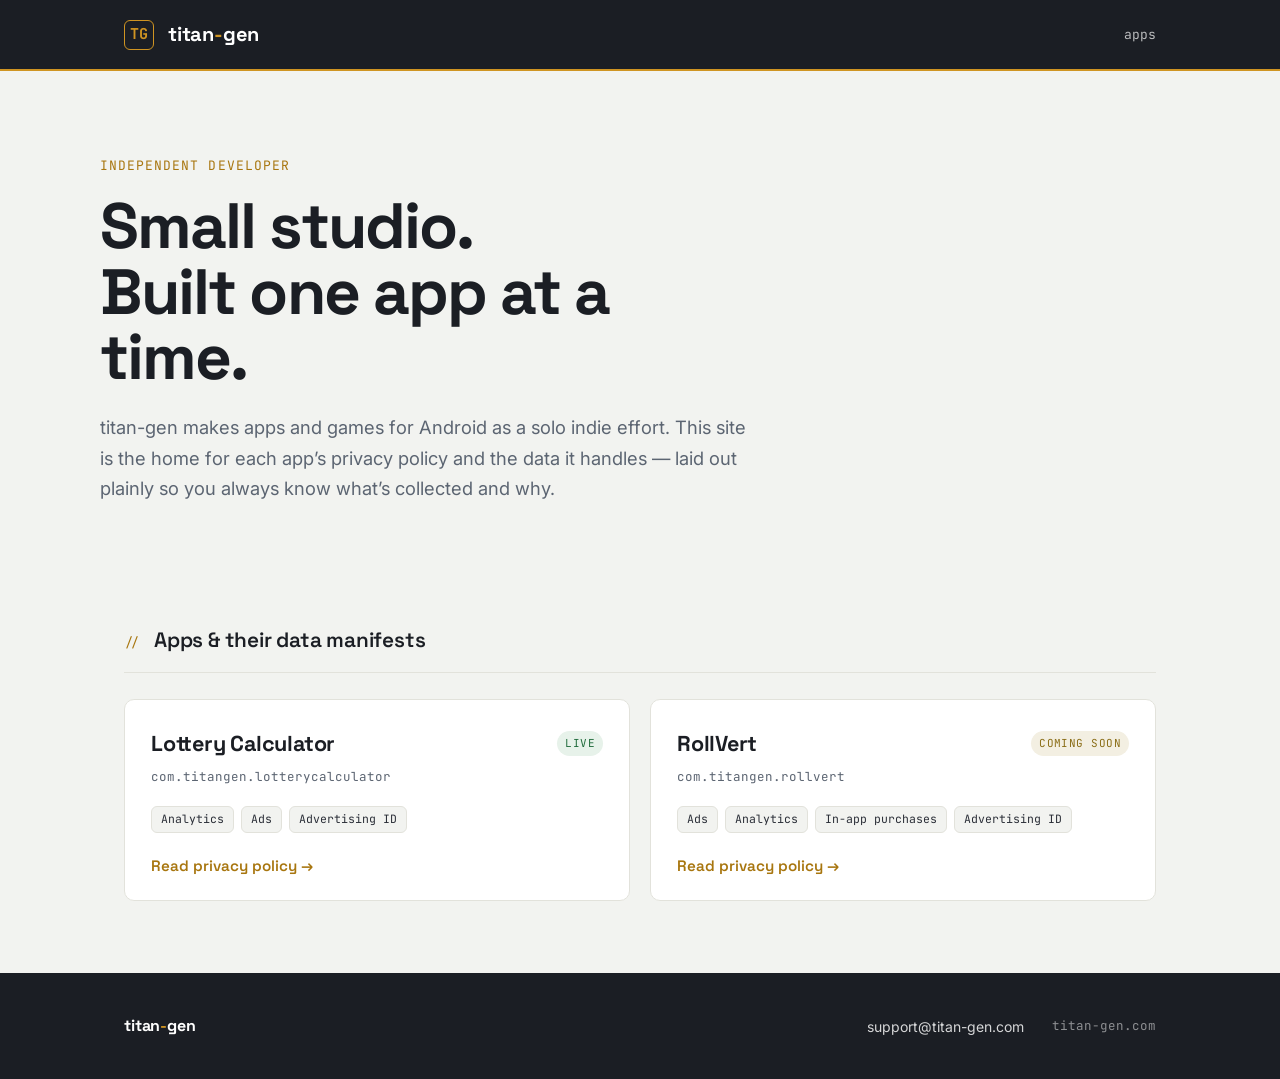
==== index.html @ bcb763ac "initial website" ====
<!DOCTYPE html>
<html lang="en">
<head>
<meta charset="utf-8">
<meta name="viewport" content="width=device-width, initial-scale=1">
<title>titan-gen — indie apps & games</title>
<meta name="description" content="titan-gen is an independent developer of apps and games for Android. Find privacy policies and app information here.">
<link rel="preconnect" href="https://fonts.googleapis.com">
<link rel="preconnect" href="https://fonts.gstatic.com" crossorigin>
<link href="https://fonts.googleapis.com/css2?family=Space+Grotesk:wght@500;600;700&family=Inter:wght@400;500;600&family=JetBrains+Mono:wght@400;500;700&display=swap" rel="stylesheet">
<link rel="stylesheet" href="/styles.css">
</head>
<body>

<header class="brandbar">
  <div class="brandbar__inner">
    <span class="mark">TG</span>
    <a class="wordmark" href="/">titan<span>-</span>gen</a>
    <span class="brandbar__spacer"></span>
    <a class="brandbar__link" href="#apps">apps</a>
  </div>
</header>

<main>
  <section class="hero wrap">
    <p class="hero__eyebrow rise">Independent developer</p>
    <h1 class="hero__title rise">Small studio.<br>Built one app at a time.</h1>
    <p class="hero__lede rise">titan-gen makes apps and games for Android as a solo indie effort. This site is the home for each app&rsquo;s privacy policy and the data it handles &mdash; laid out plainly so you always know what&rsquo;s collected and why.</p>
  </section>

  <section class="wrap" id="apps">
    <div class="section-head">
      <span class="section-head__no">//</span>
      <h2 class="section-head__title">Apps &amp; their data manifests</h2>
    </div>

    <div class="manifest">
      <a class="appcard rise" href="/lottery-calculator/">
        <div class="appcard__top">
          <h3 class="appcard__name">Lottery Calculator</h3>
          <span class="status status--live">Live</span>
        </div>
        <p class="appcard__pkg">com.titangen.lotterycalculator</p>
        <div class="chips">
          <span class="chip">Analytics</span>
          <span class="chip">Ads</span>
          <span class="chip">Advertising&nbsp;ID</span>
        </div>
        <span class="appcard__cta">Read privacy policy</span>
      </a>

      <a class="appcard rise" href="/rollvert/">
        <div class="appcard__top">
          <h3 class="appcard__name">RollVert</h3>
          <span class="status status--soon">Coming soon</span>
        </div>
        <p class="appcard__pkg">com.titangen.rollvert</p>
        <div class="chips">
          <span class="chip">Ads</span>
          <span class="chip">Analytics</span>
          <span class="chip">In-app&nbsp;purchases</span>
          <span class="chip">Advertising&nbsp;ID</span>
        </div>
        <span class="appcard__cta">Read privacy policy</span>
      </a>
    </div>
  </section>
</main>

<footer class="foot">
  <div class="foot__inner">
    <span class="wordmark" style="font-size:16px">titan<span>-</span>gen</span>
    <span class="foot__spacer"></span>
    <a href="mailto:support@titan-gen.com">support@titan-gen.com</a>
    <span class="foot__mono">titan-gen.com</span>
  </div>
</footer>

</body>
</html>
---- styles.css ----
/* titan-gen — shared styles
   Palette: graphite ink, cool paper, burnished titan-gold accent
   Type: Space Grotesk (display) / Inter (body) / JetBrains Mono (metadata) */

:root {
  --ink:        #1b1e24;
  --ink-soft:   #2a2e37;
  --paper:      #f2f3f0;
  --card:       #ffffff;
  --gold:       #cf9422;
  --gold-deep:  #a8760f;
  --steel:      #5c6572;
  --hair:       #e2e2db;
  --hair-dark:  rgba(255,255,255,0.12);
  --text:       #23262c;
  --measure:    66ch;
  --radius:     10px;
}

* { box-sizing: border-box; }

html { -webkit-text-size-adjust: 100%; scroll-behavior: smooth; }

body {
  margin: 0;
  background: var(--paper);
  color: var(--text);
  font-family: "Inter", system-ui, -apple-system, sans-serif;
  font-size: 17px;
  line-height: 1.65;
  -webkit-font-smoothing: antialiased;
  text-rendering: optimizeLegibility;
}

/* ---- brand bar (all pages) ---- */
.brandbar {
  background: var(--ink);
  color: #fff;
  border-bottom: 2px solid var(--gold);
}
.brandbar__inner {
  max-width: 1080px;
  margin: 0 auto;
  padding: 18px 24px;
  display: flex;
  align-items: center;
  gap: 14px;
}
.mark {
  width: 30px; height: 30px;
  flex: none;
  display: grid; place-items: center;
  border: 1.5px solid var(--gold);
  color: var(--gold);
  font-family: "JetBrains Mono", monospace;
  font-weight: 700;
  font-size: 15px;
  border-radius: 6px;
}
.wordmark {
  font-family: "Space Grotesk", sans-serif;
  font-weight: 700;
  font-size: 20px;
  letter-spacing: -0.01em;
  color: #fff;
  text-decoration: none;
}
.wordmark span { color: var(--gold); }
.brandbar__spacer { flex: 1; }
.brandbar__link {
  font-family: "JetBrains Mono", monospace;
  font-size: 13px;
  color: rgba(255,255,255,0.7);
  text-decoration: none;
}
.brandbar__link:hover { color: var(--gold); }

/* ---- layout ---- */
.wrap { max-width: 1080px; margin: 0 auto; padding: 0 24px; }
.reading { max-width: 760px; margin: 0 auto; padding: 0 24px; }

/* ---- hero (index) ---- */
.hero { padding: 84px 0 56px; }
.hero__eyebrow {
  font-family: "JetBrains Mono", monospace;
  font-size: 13px;
  letter-spacing: 0.08em;
  text-transform: uppercase;
  color: var(--gold-deep);
  margin: 0 0 18px;
}
.hero__title {
  font-family: "Space Grotesk", sans-serif;
  font-weight: 700;
  font-size: clamp(2.4rem, 6vw, 4rem);
  line-height: 1.02;
  letter-spacing: -0.03em;
  margin: 0 0 22px;
  color: var(--ink);
  max-width: 16ch;
}
.hero__lede {
  font-size: 1.15rem;
  color: var(--steel);
  max-width: 54ch;
  margin: 0;
}

/* ---- section heading ---- */
.section-head {
  display: flex;
  align-items: baseline;
  gap: 14px;
  margin: 64px 0 26px;
  padding-bottom: 14px;
  border-bottom: 1px solid var(--hair);
}
.section-head__no {
  font-family: "JetBrains Mono", monospace;
  font-size: 13px;
  color: var(--gold-deep);
}
.section-head__title {
  font-family: "Space Grotesk", sans-serif;
  font-weight: 600;
  font-size: 1.3rem;
  letter-spacing: -0.01em;
  color: var(--ink);
  margin: 0;
}

/* ---- app manifest cards ---- */
.manifest { display: grid; gap: 20px; }
@media (min-width: 720px) { .manifest { grid-template-columns: 1fr 1fr; } }

.appcard {
  background: var(--card);
  border: 1px solid var(--hair);
  border-radius: var(--radius);
  padding: 26px 26px 22px;
  text-decoration: none;
  color: inherit;
  display: flex;
  flex-direction: column;
  transition: transform .18s ease, border-color .18s ease, box-shadow .18s ease;
}
.appcard:hover {
  transform: translateY(-3px);
  border-color: var(--gold);
  box-shadow: 0 10px 30px -18px rgba(27,30,36,0.5);
}
.appcard:focus-visible { outline: 3px solid var(--gold); outline-offset: 3px; }

.appcard__top {
  display: flex; align-items: center; justify-content: space-between;
  gap: 12px; margin-bottom: 6px;
}
.appcard__name {
  font-family: "Space Grotesk", sans-serif;
  font-weight: 700;
  font-size: 1.35rem;
  letter-spacing: -0.01em;
  color: var(--ink);
  margin: 0;
}
.status {
  font-family: "JetBrains Mono", monospace;
  font-size: 11px;
  letter-spacing: 0.04em;
  text-transform: uppercase;
  padding: 3px 8px;
  border-radius: 999px;
  white-space: nowrap;
}
.status--live  { background: #e7f2ea; color: #1f6b3b; }
.status--soon  { background: #f3efe2; color: #8a6d16; }

.appcard__pkg {
  font-family: "JetBrains Mono", monospace;
  font-size: 12.5px;
  color: var(--steel);
  margin: 0 0 18px;
  word-break: break-all;
}
.chips { display: flex; flex-wrap: wrap; gap: 7px; margin-bottom: 20px; }
.chip {
  font-family: "JetBrains Mono", monospace;
  font-size: 11.5px;
  color: var(--ink-soft);
  border: 1px solid var(--hair);
  background: var(--paper);
  padding: 3px 9px;
  border-radius: 6px;
}
.appcard__cta {
  margin-top: auto;
  font-family: "Space Grotesk", sans-serif;
  font-weight: 600;
  font-size: 0.95rem;
  color: var(--gold-deep);
}
.appcard__cta::after { content: " →"; }

/* ---- generic prose / policy ---- */
.policy-head { padding: 56px 0 8px; }
.policy-head h1 {
  font-family: "Space Grotesk", sans-serif;
  font-weight: 700;
  font-size: clamp(2rem, 5vw, 2.9rem);
  line-height: 1.05;
  letter-spacing: -0.02em;
  color: var(--ink);
  margin: 0 0 20px;
}
.meta {
  border: 1px solid var(--hair);
  border-left: 3px solid var(--gold);
  border-radius: 8px;
  background: var(--card);
  padding: 16px 20px;
  margin: 6px 0 8px;
  font-family: "JetBrains Mono", monospace;
  font-size: 13px;
  line-height: 1.9;
  color: var(--steel);
}
.meta b { color: var(--ink); font-weight: 600; }
.meta a { color: var(--gold-deep); }

.toc {
  margin: 34px 0 0;
  padding: 20px 24px;
  background: var(--card);
  border: 1px solid var(--hair);
  border-radius: 8px;
}
.toc h2 {
  font-family: "JetBrains Mono", monospace;
  font-size: 12px; letter-spacing: 0.08em; text-transform: uppercase;
  color: var(--gold-deep); margin: 0 0 12px;
}
.toc ol { margin: 0; padding-left: 20px; columns: 2; column-gap: 34px; }
@media (max-width: 620px){ .toc ol { columns: 1; } }
.toc li { margin: 4px 0; }
.toc a { color: var(--ink-soft); text-decoration: none; }
.toc a:hover { color: var(--gold-deep); text-decoration: underline; }

.policy-body { padding: 8px 0 40px; }
.policy-body h2 {
  font-family: "Space Grotesk", sans-serif;
  font-weight: 600;
  font-size: 1.35rem;
  letter-spacing: -0.01em;
  color: var(--ink);
  margin: 48px 0 14px;
  scroll-margin-top: 24px;
}
.policy-body h2 .no {
  font-family: "JetBrains Mono", monospace;
  font-size: 0.8rem;
  color: var(--gold-deep);
  margin-right: 10px;
}
.policy-body h3 {
  font-family: "Space Grotesk", sans-serif;
  font-weight: 600;
  font-size: 1.05rem;
  color: var(--ink-soft);
  margin: 26px 0 8px;
}
.policy-body p, .policy-body li { max-width: var(--measure); }
.policy-body ul { padding-left: 22px; }
.policy-body li { margin: 6px 0; }
.policy-body a { color: var(--gold-deep); text-decoration: underline; text-underline-offset: 2px; }
.policy-body a:hover { color: var(--ink); }
.policy-body code {
  font-family: "JetBrains Mono", monospace;
  font-size: 0.85em;
  background: #ecece6;
  padding: 1px 6px;
  border-radius: 4px;
}
.callout {
  border: 1px dashed var(--gold);
  background: #faf6ea;
  border-radius: 8px;
  padding: 14px 18px;
  margin: 22px 0;
  font-size: 0.95rem;
  color: var(--ink-soft);
  max-width: var(--measure);
}
.callout b { color: var(--gold-deep); }

/* ---- footer ---- */
.foot {
  background: var(--ink);
  color: rgba(255,255,255,0.66);
  margin-top: 72px;
  padding: 40px 0;
  font-size: 14px;
}
.foot__inner {
  max-width: 1080px; margin: 0 auto; padding: 0 24px;
  display: flex; flex-wrap: wrap; gap: 16px 28px; align-items: center;
}
.foot a { color: rgba(255,255,255,0.82); text-decoration: none; }
.foot a:hover { color: var(--gold); }
.foot__mono { font-family: "JetBrains Mono", monospace; font-size: 12.5px; color: rgba(255,255,255,0.5); }
.foot__spacer { flex: 1; }

/* ---- entrance motion ---- */
.rise { opacity: 0; transform: translateY(14px); animation: rise .6s ease forwards; }
.rise:nth-child(2){ animation-delay: .06s; }
.rise:nth-child(3){ animation-delay: .12s; }
@keyframes rise { to { opacity: 1; transform: none; } }

@media (prefers-reduced-motion: reduce) {
  * { animation: none !important; transition: none !important; scroll-behavior: auto !important; }
  .rise { opacity: 1; transform: none; }
}

a { color: var(--gold-deep); }
:focus-visible { outline: 3px solid var(--gold); outline-offset: 2px; }
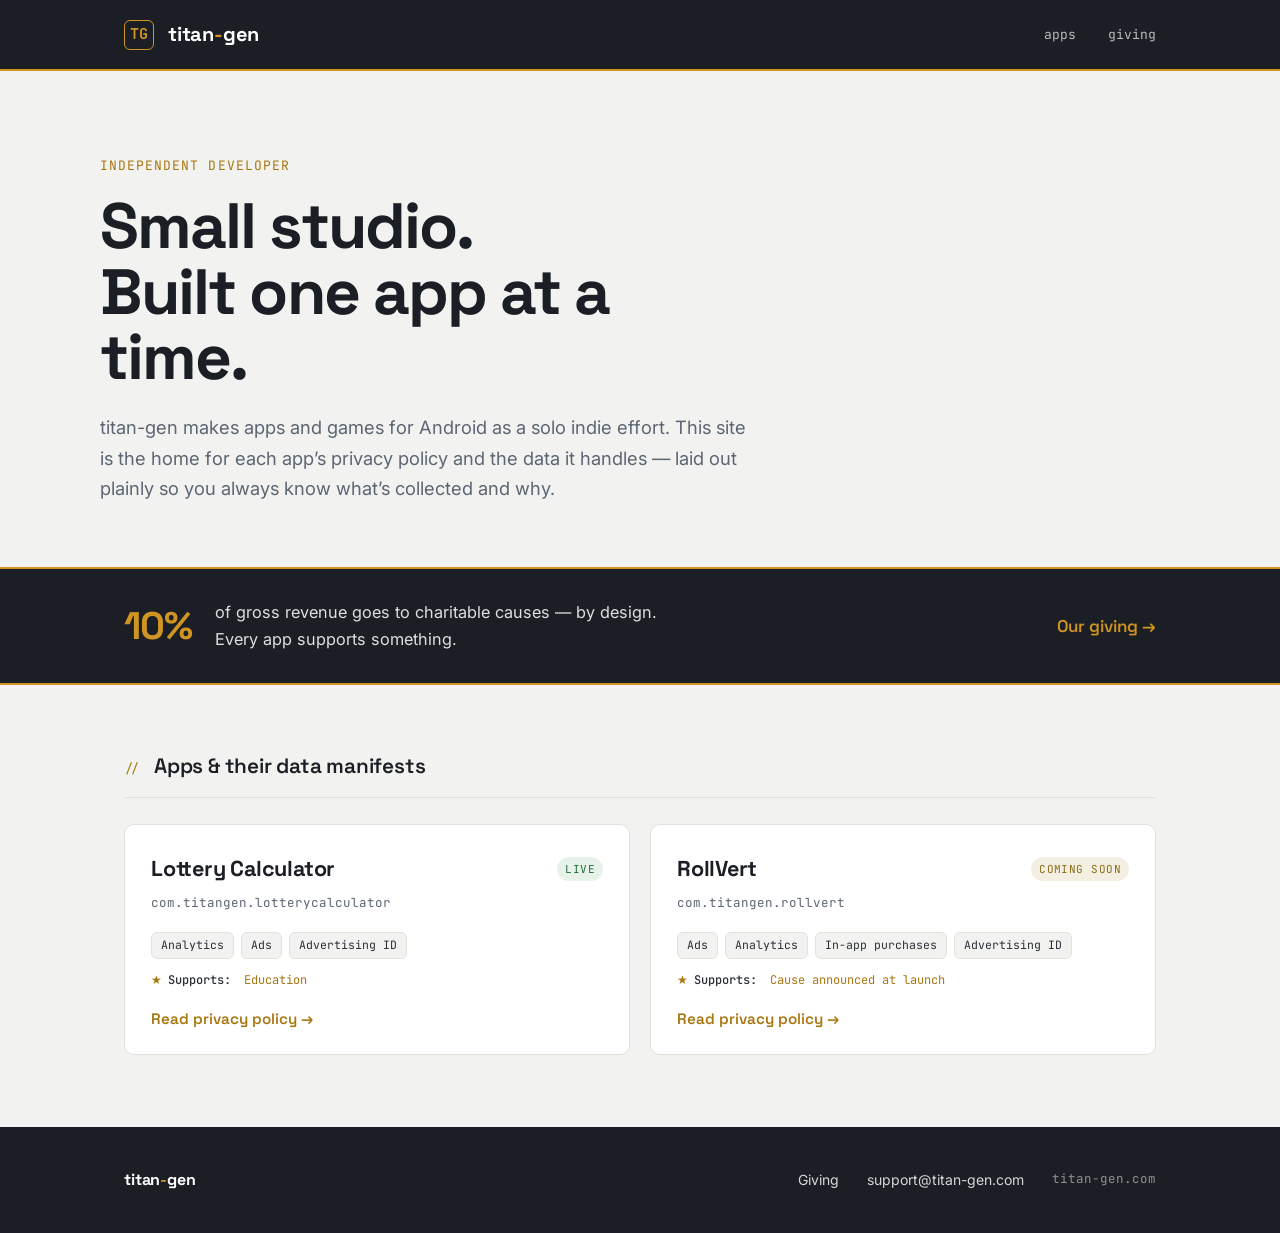
==== commit a35c334c: "Added giving pages" ====
--- a/index.html
+++ b/index.html
@@ -18,6 +18,7 @@
     <a class="wordmark" href="/">titan<span>-</span>gen</a>
     <span class="brandbar__spacer"></span>
     <a class="brandbar__link" href="#apps">apps</a>
+    <a class="brandbar__link" href="/giving/" style="margin-left:18px">giving</a>
   </div>
 </header>
 
@@ -26,6 +27,14 @@
     <p class="hero__eyebrow rise">Independent developer</p>
     <h1 class="hero__title rise">Small studio.<br>Built one app at a time.</h1>
     <p class="hero__lede rise">titan-gen makes apps and games for Android as a solo indie effort. This site is the home for each app&rsquo;s privacy policy and the data it handles &mdash; laid out plainly so you always know what&rsquo;s collected and why.</p>
+  </section>
+
+  <section class="mission-strip">
+    <div class="mission-strip__inner">
+      <span class="mission-strip__pct">10%</span>
+      <span class="mission-strip__txt">of gross revenue goes to charitable causes &mdash; by design. Every app supports something.</span>
+      <a class="mission-strip__link" href="/giving/">Our giving</a>
+    </div>
   </section>
 
   <section class="wrap" id="apps">
@@ -46,6 +55,7 @@
           <span class="chip">Ads</span>
           <span class="chip">Advertising&nbsp;ID</span>
         </div>
+        <p class="cause-line">&#9733; <b>Supports:</b>&nbsp;Education</p>
         <span class="appcard__cta">Read privacy policy</span>
       </a>
 
@@ -61,6 +71,7 @@
           <span class="chip">In-app&nbsp;purchases</span>
           <span class="chip">Advertising&nbsp;ID</span>
         </div>
+        <p class="cause-line">&#9733; <b>Supports:</b>&nbsp;Cause announced at launch</p>
         <span class="appcard__cta">Read privacy policy</span>
       </a>
     </div>
@@ -71,6 +82,7 @@
   <div class="foot__inner">
     <span class="wordmark" style="font-size:16px">titan<span>-</span>gen</span>
     <span class="foot__spacer"></span>
+    <a href="/giving/">Giving</a>
     <a href="mailto:support@titan-gen.com">support@titan-gen.com</a>
     <span class="foot__mono">titan-gen.com</span>
   </div>
--- a/styles.css
+++ b/styles.css
@@ -322,3 +322,117 @@
 
 a { color: var(--gold-deep); }
 :focus-visible { outline: 3px solid var(--gold); outline-offset: 2px; }
+
+/* ============================================================
+   Giving / mission additions
+   ============================================================ */
+
+/* homepage mission strip */
+.mission-strip {
+  background: var(--ink);
+  color: #fff;
+  border-top: 2px solid var(--gold);
+  border-bottom: 2px solid var(--gold);
+  margin-top: 8px;
+}
+.mission-strip__inner {
+  max-width: 1080px; margin: 0 auto; padding: 30px 24px;
+  display: flex; flex-wrap: wrap; align-items: center; gap: 12px 22px;
+}
+.mission-strip__pct {
+  font-family: "Space Grotesk", sans-serif;
+  font-weight: 700; font-size: 2.4rem; letter-spacing: -0.02em;
+  color: var(--gold); line-height: 1;
+}
+.mission-strip__txt { font-size: 1.02rem; color: rgba(255,255,255,0.86); max-width: 46ch; }
+.mission-strip__link {
+  margin-left: auto; font-family: "Space Grotesk", sans-serif; font-weight: 600;
+  color: var(--gold); text-decoration: none; white-space: nowrap;
+}
+.mission-strip__link:hover { text-decoration: underline; }
+.mission-strip__link::after { content: " →"; }
+
+/* cause line on app cards */
+.cause-line {
+  font-family: "JetBrains Mono", monospace;
+  font-size: 12px; color: var(--gold-deep);
+  margin: -8px 0 16px; display: flex; align-items: center; gap: 6px;
+}
+.cause-line b { color: var(--ink-soft); font-weight: 500; }
+
+/* giving page hero */
+.give-hero { padding: 72px 0 40px; }
+.give-hero .hero__eyebrow { color: var(--gold-deep); }
+.pledge {
+  display: flex; align-items: baseline; gap: 18px; flex-wrap: wrap;
+  margin: 8px 0 20px;
+}
+.pledge__num {
+  font-family: "Space Grotesk", sans-serif; font-weight: 700;
+  font-size: clamp(3.4rem, 12vw, 6rem); line-height: 0.9;
+  letter-spacing: -0.04em; color: var(--ink);
+}
+.pledge__num span { color: var(--gold); }
+.pledge__cap {
+  font-family: "JetBrains Mono", monospace; font-size: 13px; line-height: 1.7;
+  text-transform: uppercase; letter-spacing: 0.06em; color: var(--steel); max-width: 22ch;
+}
+
+/* cause grid */
+.causes { display: grid; gap: 18px; }
+@media (min-width: 720px) { .causes { grid-template-columns: 1fr 1fr; } }
+.cause-card {
+  background: var(--card); border: 1px solid var(--hair);
+  border-left: 3px solid var(--gold); border-radius: var(--radius);
+  padding: 22px 24px;
+}
+.cause-card__tag {
+  font-family: "JetBrains Mono", monospace; font-size: 11px;
+  text-transform: uppercase; letter-spacing: 0.06em; color: var(--gold-deep); margin: 0 0 6px;
+}
+.cause-card__app {
+  font-family: "Space Grotesk", sans-serif; font-weight: 700; font-size: 1.2rem;
+  color: var(--ink); margin: 0 0 4px;
+}
+.cause-card__org { font-size: 0.98rem; color: var(--ink-soft); margin: 0 0 8px; }
+.cause-card__org b { color: var(--gold-deep); }
+.cause-card p { font-size: 0.94rem; color: var(--steel); margin: 0; max-width: none; }
+.cause-card--retired { border-left-color: var(--steel); opacity: 0.92; }
+
+/* coffee tier ladder */
+.tiers { display: flex; flex-wrap: wrap; gap: 8px; margin: 14px 0 6px; }
+.tier {
+  font-family: "JetBrains Mono", monospace; font-size: 12.5px;
+  border: 1px solid var(--hair); background: var(--card);
+  padding: 7px 12px; border-radius: 999px; color: var(--ink-soft);
+  display: flex; align-items: center; gap: 7px;
+}
+.tier--tree { border-color: var(--gold); color: var(--gold-deep); }
+.tier__arrow { color: var(--steel); }
+
+.icon.coffee {
+  background-image: url("/images/coffee-set.png");
+  background-repeat: no-repeat;
+  display: inline-block; width: 16px; height: 16px;
+}
+
+/* Shift the master sheet layout using background-position to reveal individual graphics */
+.icon.coffee.cup {
+  background-position: 0px 0px; /* Displays the first icon at the top left */
+}
+
+.icon.coffee.pot {
+  background-position: -16px 0px; /* Shifts the image left by 16px to show the second icon */
+}
+
+.icon.coffee.carafe {
+  background-position: -32px 0px; /* Shifts the image left by 32px to show the third icon */
+}
+
+.icon.coffee.tree {
+  background-position: -48px 0px; /* Shifts the image left by 48px to show the fourth icon */
+}
+
+icon.coffee.plantation {
+  background-position: -64px 0px; /* Shifts the image left by 64px to show the fifth icon */
+}
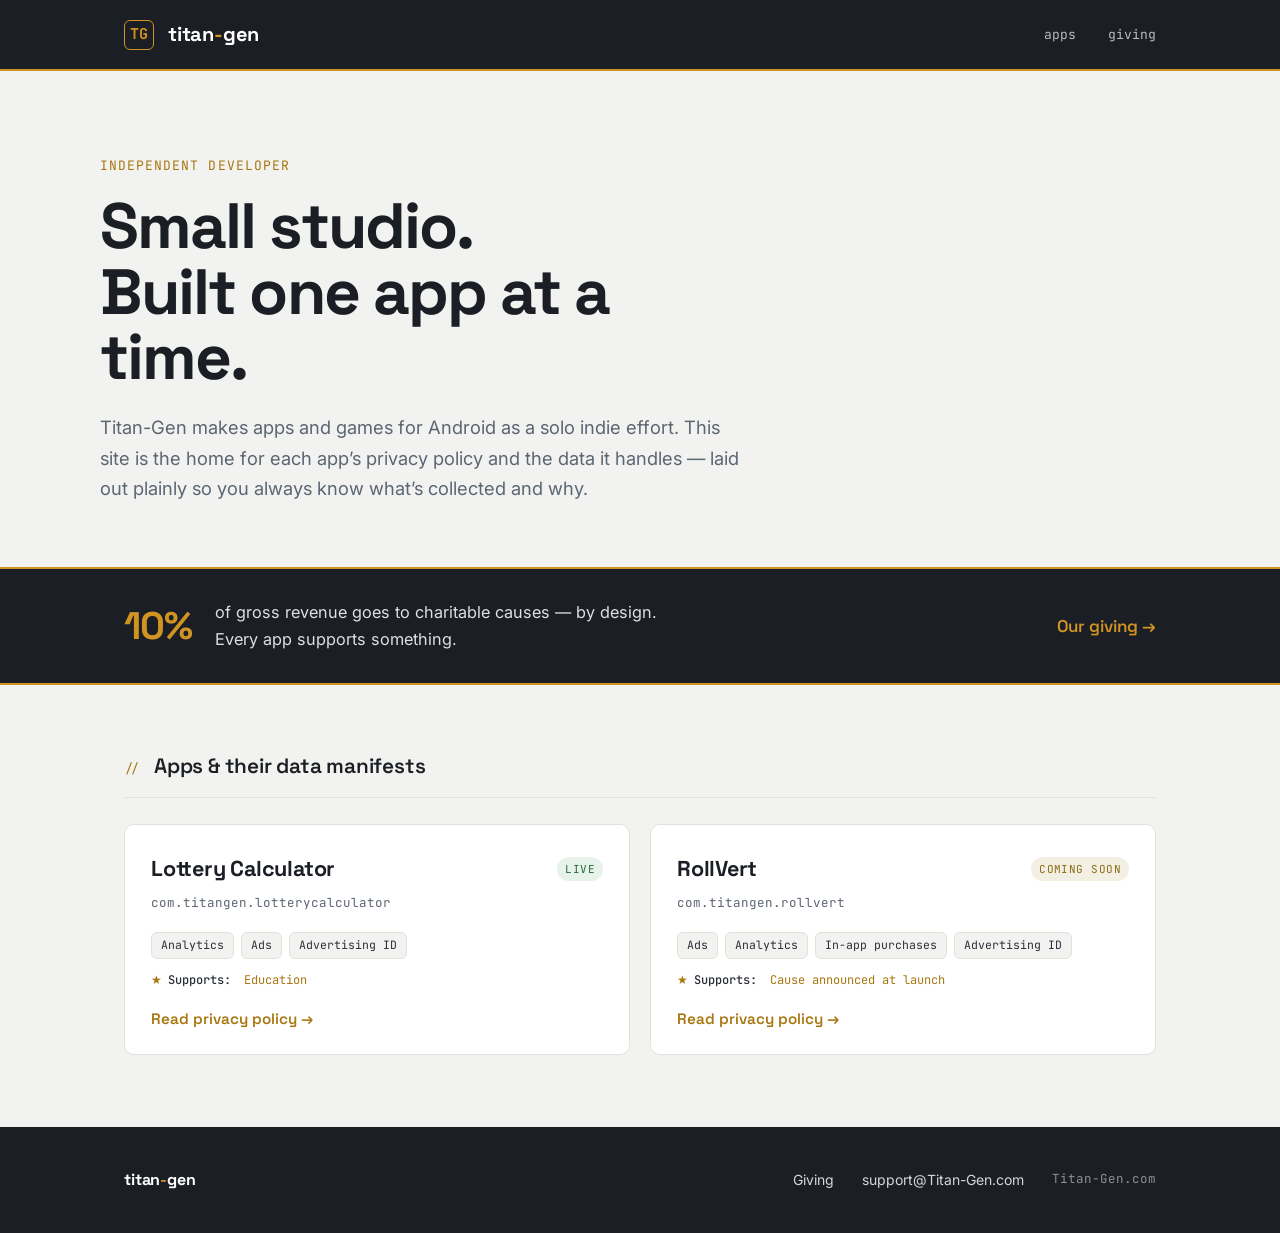
==== commit a68e469f: "formalizing Titan-Gen" ====
--- a/index.html
+++ b/index.html
@@ -3,8 +3,8 @@
 <head>
 <meta charset="utf-8">
 <meta name="viewport" content="width=device-width, initial-scale=1">
-<title>titan-gen — indie apps & games</title>
-<meta name="description" content="titan-gen is an independent developer of apps and games for Android. Find privacy policies and app information here.">
+<title>Titan-Gen — indie apps & games</title>
+<meta name="description" content="Titan-Gen is an independent developer of apps and games for Android. Find privacy policies and app information here.">
 <link rel="preconnect" href="https://fonts.googleapis.com">
 <link rel="preconnect" href="https://fonts.gstatic.com" crossorigin>
 <link href="https://fonts.googleapis.com/css2?family=Space+Grotesk:wght@500;600;700&family=Inter:wght@400;500;600&family=JetBrains+Mono:wght@400;500;700&display=swap" rel="stylesheet">
@@ -26,7 +26,7 @@
   <section class="hero wrap">
     <p class="hero__eyebrow rise">Independent developer</p>
     <h1 class="hero__title rise">Small studio.<br>Built one app at a time.</h1>
-    <p class="hero__lede rise">titan-gen makes apps and games for Android as a solo indie effort. This site is the home for each app&rsquo;s privacy policy and the data it handles &mdash; laid out plainly so you always know what&rsquo;s collected and why.</p>
+    <p class="hero__lede rise">Titan-Gen makes apps and games for Android as a solo indie effort. This site is the home for each app&rsquo;s privacy policy and the data it handles &mdash; laid out plainly so you always know what&rsquo;s collected and why.</p>
   </section>
 
   <section class="mission-strip">
@@ -71,7 +71,7 @@
           <span class="chip">In-app&nbsp;purchases</span>
           <span class="chip">Advertising&nbsp;ID</span>
         </div>
-        <p class="cause-line">&#9733; <b>Supports:</b>&nbsp;Cause announced at launch</p>
+        <p class="cause-line">&#9733; <b>Supports:</b>&nbsp;Cause announced at launch</p><!-- Child's Play Charity-->
         <span class="appcard__cta">Read privacy policy</span>
       </a>
     </div>
@@ -83,8 +83,8 @@
     <span class="wordmark" style="font-size:16px">titan<span>-</span>gen</span>
     <span class="foot__spacer"></span>
     <a href="/giving/">Giving</a>
-    <a href="mailto:support@titan-gen.com">support@titan-gen.com</a>
-    <span class="foot__mono">titan-gen.com</span>
+    <a href="mailto:support@Titan-Gen.com">support@Titan-Gen.com</a>
+    <span class="foot__mono">Titan-Gen.com</span>
   </div>
 </footer>
 
--- a/styles.css
+++ b/styles.css
@@ -1,4 +1,4 @@
-/* titan-gen — shared styles
+/* Titan-Gen — shared styles
    Palette: graphite ink, cool paper, burnished titan-gold accent
    Type: Space Grotesk (display) / Inter (body) / JetBrains Mono (metadata) */
 
@@ -400,39 +400,39 @@
 .cause-card--retired { border-left-color: var(--steel); opacity: 0.92; }
 
 /* coffee tier ladder */
-.tiers { display: flex; flex-wrap: wrap; gap: 8px; margin: 14px 0 6px; }
+.tiers { display: flex; flex-wrap: wrap; gap: 7px; margin: 14px 0 6px; }
 .tier {
   font-family: "JetBrains Mono", monospace; font-size: 12.5px;
   border: 1px solid var(--hair); background: var(--card);
-  padding: 7px 12px; border-radius: 999px; color: var(--ink-soft);
+  padding: 7px 7px; border-radius: 999px; color: var(--ink-soft);
   display: flex; align-items: center; gap: 7px;
 }
 .tier--tree { border-color: var(--gold); color: var(--gold-deep); }
-.tier__arrow { color: var(--steel); }
+.tier__arrow { color: var(--steel); padding-top: 1.5em}
 
 .icon.coffee {
-  background-image: url("/images/coffee-set.png");
+  background-image: url("/images/coffee-set.64.png");
   background-repeat: no-repeat;
-  display: inline-block; width: 16px; height: 16px;
+  display: inline-block; width: 64px; height: 64px;
 }
 
 /* Shift the master sheet layout using background-position to reveal individual graphics */
 .icon.coffee.cup {
-  background-position: 0px 0px; /* Displays the first icon at the top left */
-}
-
-.icon.coffee.pot {
-  background-position: -16px 0px; /* Shifts the image left by 16px to show the second icon */
-}
+    background-position: 0px 0px; /* Displays the first icon at the top left */
+  }
+
+  .icon.coffee.pot {
+    background-position: -64px 0px; /* Shifts the image left by 64px to show the second icon */
+  }
 
 .icon.coffee.carafe {
-  background-position: -32px 0px; /* Shifts the image left by 32px to show the third icon */
+  background-position: -128px 0px; /* Shifts the image left by 128px to show the third icon */
 }
 
 .icon.coffee.tree {
-  background-position: -48px 0px; /* Shifts the image left by 48px to show the fourth icon */
-}
-
-icon.coffee.plantation {
-  background-position: -64px 0px; /* Shifts the image left by 64px to show the fifth icon */
+  background-position: -192px 0px; /* Shifts the image left by 192px to show the fourth icon */
+}
+
+.icon.coffee.plantation {
+  background-position: -256px 0px; /* Shifts the image left by 256px to show the fifth icon */
 }
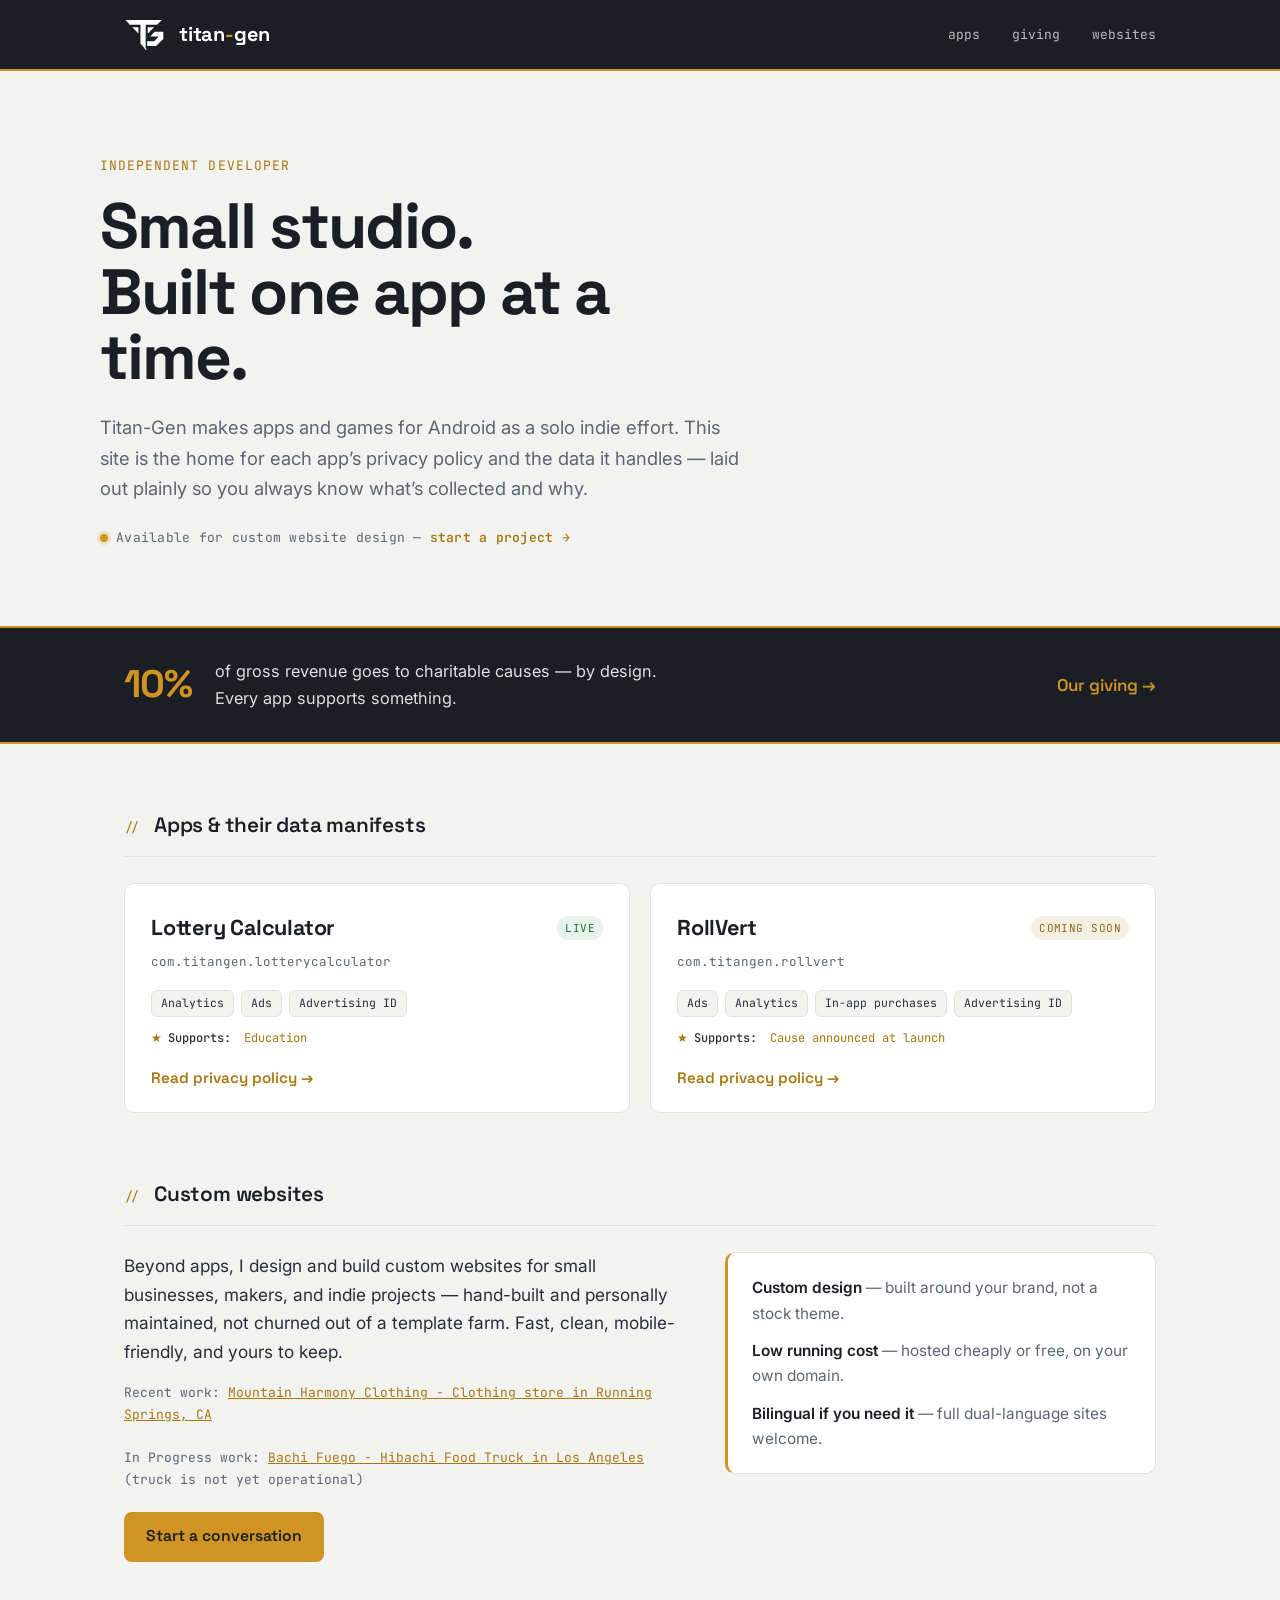
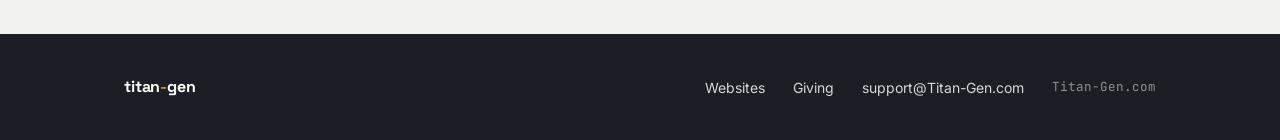
==== commit 8c74b404: "Added logos and websites i am working on" ====
--- a/index.html
+++ b/index.html
@@ -4,21 +4,40 @@
 <meta charset="utf-8">
 <meta name="viewport" content="width=device-width, initial-scale=1">
 <title>Titan-Gen — indie apps & games</title>
-<meta name="description" content="Titan-Gen is an independent developer of apps and games for Android. Find privacy policies and app information here.">
+<meta name="description" content="Titan-Gen is an independent developer of custom websites, apps and games for Android. Find privacy policies and app information here.">
+<meta property="og:type" content="website">
+<meta property="og:site_name" content="Titan-Gen">
+<meta property="og:title" content="Titan-Gen — indie apps & games">
+<meta property="og:description" content="Titan-Gen is an independent developer of custom websites,apps and games for Android. Find privacy policies and app information here.">
+<meta property="og:url" content="https://titan-gen.com/">
+<meta property="og:image" content="https://titan-gen.com/og-image.jpg">
+<meta property="og:image:width" content="1200">
+<meta property="og:image:height" content="630">
+<meta property="og:image:alt" content="Titan-Gen — built independently, built to give back">
+<meta name="twitter:card" content="summary_large_image">
+<meta name="twitter:title" content="Titan-Gen — indie apps & games">
+<meta name="twitter:description" content="Titan-Gen is an independent developer of apps and games for Android. Find privacy policies and app information here.">
+<meta name="twitter:image" content="https://titan-gen.com/og-image.jpg">
 <link rel="preconnect" href="https://fonts.googleapis.com">
 <link rel="preconnect" href="https://fonts.gstatic.com" crossorigin>
 <link href="https://fonts.googleapis.com/css2?family=Space+Grotesk:wght@500;600;700&family=Inter:wght@400;500;600&family=JetBrains+Mono:wght@400;500;700&display=swap" rel="stylesheet">
-<link rel="stylesheet" href="/styles.css">
+<link rel="stylesheet" href="./styles.css">
+<link rel="icon" href="/favicon.ico" sizes="any">
+<link rel="icon" href="./favicon.svg" type="image/svg+xml">
+<link rel="apple-touch-icon" href="./apple-touch-icon.png">
+<link rel="manifest" href="./site.webmanifest">
+<meta name="theme-color" content="#1b1e24">
 </head>
 <body>
 
 <header class="brandbar">
   <div class="brandbar__inner">
-    <span class="mark">TG</span>
+    <img class="mark-img" src="./images/tg-monogram-white.svg" alt="Titan-Gen" height="30">
     <a class="wordmark" href="/">titan<span>-</span>gen</a>
     <span class="brandbar__spacer"></span>
     <a class="brandbar__link" href="#apps">apps</a>
-    <a class="brandbar__link" href="/giving/" style="margin-left:18px">giving</a>
+    <a class="brandbar__link" href="./giving/" style="margin-left:18px">giving</a>
+    <a class="brandbar__link" href="#websites" style="margin-left:18px">websites</a>
   </div>
 </header>
 
@@ -27,13 +46,14 @@
     <p class="hero__eyebrow rise">Independent developer</p>
     <h1 class="hero__title rise">Small studio.<br>Built one app at a time.</h1>
     <p class="hero__lede rise">Titan-Gen makes apps and games for Android as a solo indie effort. This site is the home for each app&rsquo;s privacy policy and the data it handles &mdash; laid out plainly so you always know what&rsquo;s collected and why.</p>
+    <p class="hero__avail rise">Available for custom website design &mdash; <a href="#websites">start a project &rarr;</a></p>
   </section>
 
   <section class="mission-strip">
     <div class="mission-strip__inner">
       <span class="mission-strip__pct">10%</span>
       <span class="mission-strip__txt">of gross revenue goes to charitable causes &mdash; by design. Every app supports something.</span>
-      <a class="mission-strip__link" href="/giving/">Our giving</a>
+      <a class="mission-strip__link" href="./giving/">Our giving</a>
     </div>
   </section>
 
@@ -44,7 +64,7 @@
     </div>
 
     <div class="manifest">
-      <a class="appcard rise" href="/lottery-calculator/">
+      <a class="appcard rise" href="./lottery-calculator/">
         <div class="appcard__top">
           <h3 class="appcard__name">Lottery Calculator</h3>
           <span class="status status--live">Live</span>
@@ -59,7 +79,7 @@
         <span class="appcard__cta">Read privacy policy</span>
       </a>
 
-      <a class="appcard rise" href="/rollvert/">
+      <a class="appcard rise" href="./rollvert/">
         <div class="appcard__top">
           <h3 class="appcard__name">RollVert</h3>
           <span class="status status--soon">Coming soon</span>
@@ -76,13 +96,34 @@
       </a>
     </div>
   </section>
+
+  <section class="wrap" id="websites">
+    <div class="section-head">
+      <span class="section-head__no">//</span>
+      <h2 class="section-head__title">Custom websites</h2>
+    </div>
+    <div class="services">
+      <div class="services__main">
+        <p class="services__lede">Beyond apps, I design and build custom websites for small businesses, makers, and indie projects &mdash; hand-built and personally maintained, not churned out of a template farm. Fast, clean, mobile-friendly, and yours to keep.</p>
+        <p class="services__work">Recent work: <a href="https://mountain-harmony-clothing.com" target="_blank" rel="noopener">Mountain Harmony Clothing - Clothing store in Running Springs, CA</a></p>
+        <p class="services__work">In Progress work: <a href="https://bachifuego.com" target="_blank" rel="noopener">Bachi Fuego - Hibachi Food Truck in Los Angeles</a> (truck is not yet operational)</p>
+        <a class="btn" href="mailto:support@Titan-Gen.com?subject=Custom%20website%20enquiry">Start a conversation</a>
+      </div>
+      <ul class="services__points">
+        <li><b>Custom design</b> &mdash; built around your brand, not a stock theme.</li>
+        <li><b>Low running cost</b> &mdash; hosted cheaply or free, on your own domain.</li>
+        <li><b>Bilingual if you need it</b> &mdash; full dual-language sites welcome.</li>
+      </ul>
+    </div>
+  </section>
 </main>
 
 <footer class="foot">
   <div class="foot__inner">
     <span class="wordmark" style="font-size:16px">titan<span>-</span>gen</span>
     <span class="foot__spacer"></span>
-    <a href="/giving/">Giving</a>
+    <a href="#websites">Websites</a>
+    <a href="./giving/">Giving</a>
     <a href="mailto:support@Titan-Gen.com">support@Titan-Gen.com</a>
     <span class="foot__mono">Titan-Gen.com</span>
   </div>
--- a/styles.css
+++ b/styles.css
@@ -435,4 +435,26 @@
 
 .icon.coffee.plantation {
   background-position: -256px 0px; /* Shifts the image left by 256px to show the fifth icon */
-}+}
+/* ============================================================
+   Custom websites / services
+   ============================================================ */
+.services { display:grid; gap:28px; align-items:start; }
+@media (min-width:760px){ .services{ grid-template-columns:1.3fr 1fr; gap:40px; } }
+.services__lede { font-size:1.08rem; color:var(--ink-soft); margin:0 0 16px; max-width:52ch; }
+.services__work { font-family:"JetBrains Mono",monospace; font-size:13px; color:var(--steel); margin:0 0 22px; }
+.services__work a { color:var(--gold-deep); }
+.services__points { list-style:none; margin:0; padding:22px 24px; background:var(--card); border:1px solid var(--hair); border-left:3px solid var(--gold); border-radius:var(--radius); }
+.services__points li { font-size:0.96rem; color:var(--steel); margin:0 0 12px; }
+.services__points li:last-child { margin-bottom:0; }
+.services__points b { color:var(--ink); font-weight:600; }
+.btn { display:inline-block; font-family:"Space Grotesk",sans-serif; font-weight:600; font-size:0.98rem; color:var(--ink); background:var(--gold); padding:12px 22px; border-radius:8px; text-decoration:none; transition:transform .15s ease, background .15s ease; }
+.btn:hover { background:#e0a52c; transform:translateY(-2px); }
+.btn:focus-visible { outline:3px solid var(--ink); outline-offset:2px; }
+
+/* logo in brandbar + hero availability */
+.mark-img { height:30px; width:auto; display:block; }
+.hero__avail { margin-top:24px; font-family:"JetBrains Mono",monospace; font-size:13px; letter-spacing:0.02em; color:var(--steel); display:inline-flex; align-items:center; gap:8px; }
+.hero__avail::before { content:""; width:8px; height:8px; border-radius:50%; background:var(--gold); box-shadow:0 0 0 3px rgba(207,148,34,0.18); flex:none; }
+.hero__avail a { color:var(--gold-deep); font-weight:600; text-decoration:none; }
+.hero__avail a:hover { text-decoration:underline; }
